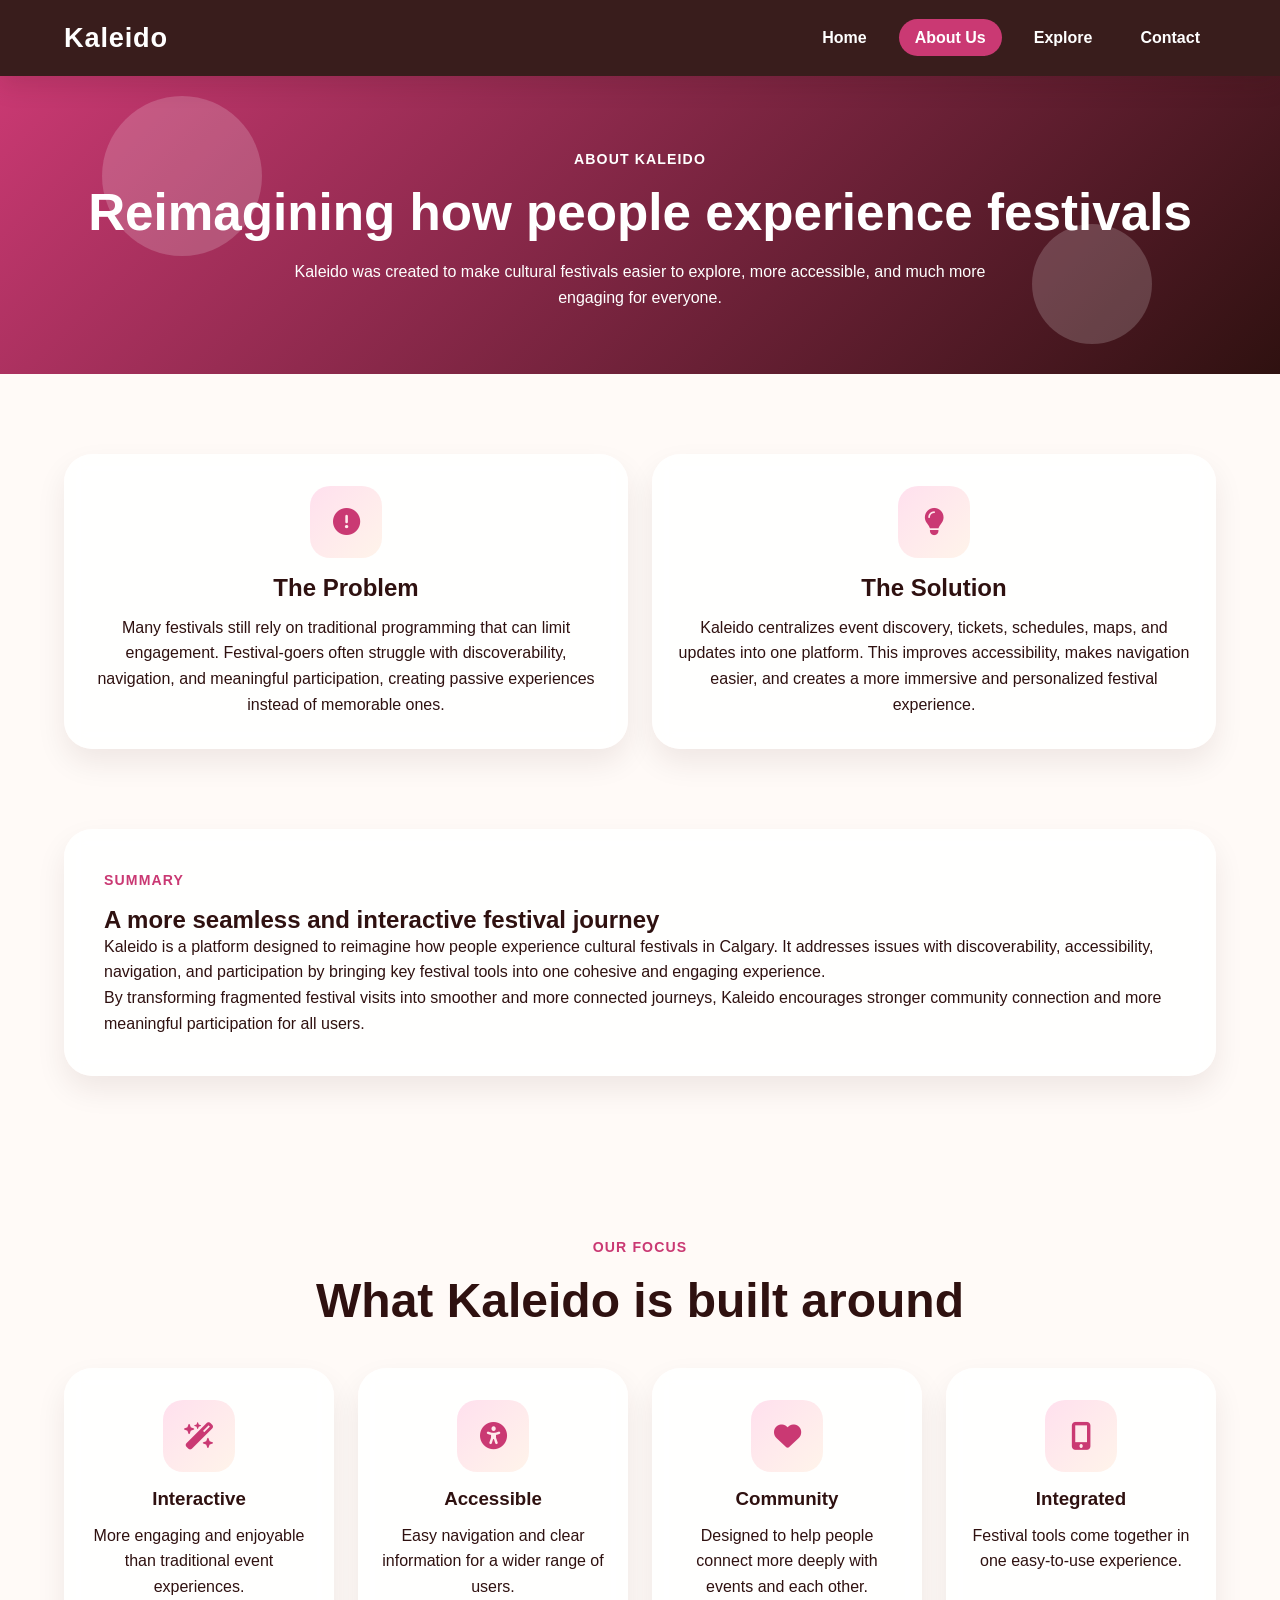
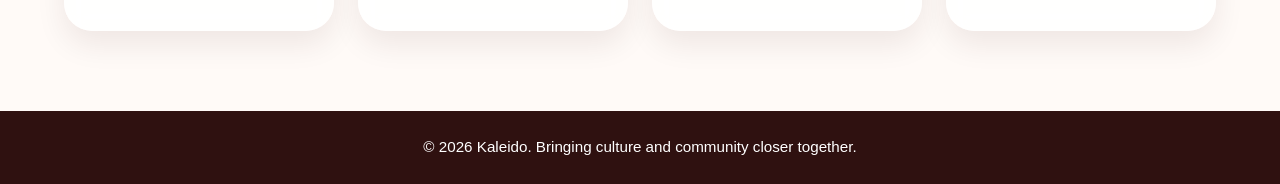
==== about.html @ 6b16b7cd "..." ====
<!DOCTYPE html>
<html lang="en">
<head>
  <meta charset="UTF-8" />
  <meta name="viewport" content="width=device-width, initial-scale=1.0"/>
  <title>Kaleido | About Us</title>
  <link rel="stylesheet" href="style.css" />
  <link rel="stylesheet"
    href="https://cdnjs.cloudflare.com/ajax/libs/font-awesome/6.5.0/css/all.min.css" />
</head>
<body>

<header class="site-header">
  <div class="container nav-container">
    <a href="index.html" class="logo">Kaleido</a>

    <nav class="site-nav">
      <button class="menu-toggle" aria-label="Open menu">☰</button>
      <ul class="nav-links">
        <li><a href="index.html">Home</a></li>
        <li><a href="about.html" class="active">About Us</a></li>
        <li><a href="events.html">Explore</a></li>
        <li><a href="contact.html">Contact</a></li>
      </ul>
    </nav>
  </div>
</header>

<main class="page-main">

  <section class="fun-banner banner-pink">
    <div class="banner-shape shape-a"></div>
    <div class="banner-shape shape-b"></div>

    <div class="container reveal">
      <p class="tag light-tag">About Kaleido</p>
      <h1>Reimagining how people experience festivals</h1>
      <p class="banner-text">
        Kaleido was created to make cultural festivals easier to explore, more accessible,
        and much more engaging for everyone.
      </p>
    </div>
  </section>

  <section class="about-story">
    <div class="container two-column">
      <div class="story-card reveal tilt-card">
        <div class="story-icon"><i class="fa-solid fa-circle-exclamation"></i></div>
        <h2>The Problem</h2>
        <p>
          Many festivals still rely on traditional programming that can limit engagement.
          Festival-goers often struggle with discoverability, navigation, and meaningful
          participation, creating passive experiences instead of memorable ones.
        </p>
      </div>

      <div class="story-card reveal tilt-card">
        <div class="story-icon"><i class="fa-solid fa-lightbulb"></i></div>
        <h2>The Solution</h2>
        <p>
          Kaleido centralizes event discovery, tickets, schedules, maps, and updates into
          one platform. This improves accessibility, makes navigation easier, and creates
          a more immersive and personalized festival experience.
        </p>
      </div>
    </div>
  </section>

  <section class="summary-section">
    <div class="container">
      <div class="summary-fun-box reveal">
        <p class="tag">Summary</p>
        <h2>A more seamless and interactive festival journey</h2>
        <p>
          Kaleido is a platform designed to reimagine how people experience cultural
          festivals in Calgary. It addresses issues with discoverability, accessibility,
          navigation, and participation by bringing key festival tools into one cohesive
          and engaging experience.
        </p>
        <p>
          By transforming fragmented festival visits into smoother and more connected
          journeys, Kaleido encourages stronger community connection and more meaningful
          participation for all users.
        </p>
      </div>
    </div>
  </section>

  <section class="values-section">
    <div class="container">
      <div class="section-heading reveal">
        <p class="tag">Our Focus</p>
        <h2>What Kaleido is built around</h2>
      </div>

      <div class="card-grid">
        <article class="fun-card reveal tilt-card">
          <div class="icon-circle"><i class="fa-solid fa-wand-magic-sparkles"></i></div>
          <h3>Interactive</h3>
          <p>More engaging and enjoyable than traditional event experiences.</p>
        </article>

        <article class="fun-card reveal tilt-card">
          <div class="icon-circle"><i class="fa-solid fa-universal-access"></i></div>
          <h3>Accessible</h3>
          <p>Easy navigation and clear information for a wider range of users.</p>
        </article>

        <article class="fun-card reveal tilt-card">
          <div class="icon-circle"><i class="fa-solid fa-heart"></i></div>
          <h3>Community</h3>
          <p>Designed to help people connect more deeply with events and each other.</p>
        </article>

        <article class="fun-card reveal tilt-card">
          <div class="icon-circle"><i class="fa-solid fa-mobile-screen-button"></i></div>
          <h3>Integrated</h3>
          <p>Festival tools come together in one easy-to-use experience.</p>
        </article>
      </div>
    </div>
  </section>

</main>

<footer class="site-footer">
  <div class="container footer-content">
    <p>© 2026 Kaleido. Bringing culture and community closer together.</p>
  </div>
</footer>

<script src="script.js"></script>
</body>
</html>
---- style.css ----
/* RESET */
* {
    margin: 0;
    padding: 0;
    box-sizing: border-box;
  }
  
  html {
    scroll-behavior: smooth;
  }
  
  body {
    font-family: Arial, Helvetica, sans-serif;
    background: #fffaf7;
    color: #2f1110;
    line-height: 1.6;
    overflow-x: hidden;
  }
  
  /* GLOBAL */
  .container {
    width: min(90%, 1200px);
    margin: 0 auto;
  }
  
  a {
    text-decoration: none;
  }
  
  ul {
    list-style: none;
  }
  
  img {
    max-width: 100%;
    display: block;
  }
  
  .tag {
    color: #ca3973;
    font-size: 0.88rem;
    font-weight: 800;
    text-transform: uppercase;
    letter-spacing: 0.08em;
    margin-bottom: 0.9rem;
  }
  
  .light-tag {
    color: #ffffff;
  }
  
  h1, h2, h3 {
    line-height: 1.15;
  }
  
  .btn {
    display: inline-block;
    padding: 0.95rem 1.5rem;
    border-radius: 999px;
    font-weight: 700;
    transition: all 0.3s ease;
    cursor: pointer;
  }
  
  .primary-btn {
    background: #ca3973;
    color: #ffffff;
    border: none;
  }
  
  .primary-btn:hover {
    background: #fea545;
    color: #2f1110;
    transform: translateY(-3px) scale(1.03);
  }
  
  .secondary-btn {
    background: #ffffff;
    color: #2f1110;
    border: 2px solid #ffffff;
  }
  
  .secondary-btn:hover {
    background: #fea545;
    border-color: #fea545;
    color: #2f1110;
    transform: translateY(-3px);
  }
  
  .light-outline {
    background: transparent;
    color: #ffffff;
    border: 2px solid #ffffff;
  }
  
  .light-outline:hover {
    background: #ffffff;
    color: #2f1110;
  }
  
  /* HEADER */
  .site-header {
    background: rgba(47, 17, 16, 0.95);
    backdrop-filter: blur(10px);
    position: sticky;
    top: 0;
    z-index: 1000;
    box-shadow: 0 8px 24px rgba(47, 17, 16, 0.15);
  }
  
  .nav-container {
    display: flex;
    justify-content: space-between;
    align-items: center;
    padding: 1rem 0;
  }
  
  .logo {
    color: #ffffff;
    font-size: 1.7rem;
    font-weight: 800;
    letter-spacing: 0.03em;
  }
  
  .site-nav {
    position: relative;
  }
  
  .nav-links {
    display: flex;
    gap: 1rem;
  }
  
  .nav-links a {
    color: #ffffff;
    font-weight: 600;
    padding: 0.65rem 1rem;
    border-radius: 999px;
    transition: all 0.3s ease;
  }
  
  .nav-links a:hover,
  .nav-links a.active {
    background: #ca3973;
  }
  
  .menu-toggle {
    display: none;
    background: none;
    border: none;
    color: #ffffff;
    font-size: 1.8rem;
    cursor: pointer;
  }
  
  /* HOME HERO */
  .fun-hero {
    position: relative;
    overflow: hidden;
    padding: 5.5rem 0;
    background: linear-gradient(135deg, #2f1110 0%, #ca3973 55%, #fea545 100%);
    color: #834d4d;
  }
  
  .hero-grid {
    display: grid;
    grid-template-columns: 1.1fr 0.9fr;
    gap: 2rem;
    align-items: center;
    position: relative;
    z-index: 2;
  }
  
  .hero-text h1 {
    font-size: clamp(2.5rem, 5vw, 4.6rem);
    margin-bottom: 1rem;
  }
  
  .hero-text p {
    max-width: 620px;
    margin-bottom: 1.5rem;
    font-size: 1.05rem;
  }
  
  .hero-buttons {
    display: flex;
    flex-wrap: wrap;
    gap: 1rem;
  }
  
  .hero-cards {
    display: grid;
    gap: 1rem;
  }
  
  .hero-blob {
    position: absolute;
    border-radius: 50%;
    opacity: 0.18;
    animation: floatShape 6s ease-in-out infinite;
  }
  
  .blob-1 {
    width: 220px;
    height: 220px;
    background: #ffffff;
    top: 20px;
    left: 5%;
  }
  
  .blob-2 {
    width: 130px;
    height: 130px;
    background: #fea545;
    right: 10%;
    top: 80px;
    animation-delay: 1s;
  }
  
  .blob-3 {
    width: 100px;
    height: 100px;
    background: #ffffff;
    bottom: 40px;
    right: 30%;
    animation-delay: 2s;
  }
  
  /* BANNERS */
  .fun-banner {
    position: relative;
    overflow: hidden;
    padding: 4.5rem 0 4rem;
    text-align: center;
    color: #ffffff;
  }
  
  .banner-gradient {
    background: linear-gradient(135deg, #2f1110 0%, #ca3973 55%, #fea545 100%);
  }
  
  .banner-pink {
    background: linear-gradient(135deg, #ca3973 0%, #2f1110 100%);
  }
  
  .banner-orange {
    background: linear-gradient(135deg, #fea545 0%, #ca3973 100%);
  }
  
  .fun-banner h1 {
    font-size: clamp(2.2rem, 4vw, 3.9rem);
    margin-bottom: 1rem;
    position: relative;
    z-index: 2;
  }
  
  .banner-text {
    max-width: 720px;
    margin: 0 auto;
    position: relative;
    z-index: 2;
  }
  
  .banner-shape {
    position: absolute;
    border-radius: 50%;
    opacity: 0.18;
    animation: floatShape 6s ease-in-out infinite;
  }
  
  .shape-a {
    width: 160px;
    height: 160px;
    background: #ffffff;
    top: 20px;
    left: 8%;
  }
  
  .shape-b {
    width: 120px;
    height: 120px;
    background: #ffffff;
    bottom: 30px;
    right: 10%;
    animation-delay: 1s;
  }
  
  .shape-c {
    width: 90px;
    height: 90px;
    background: #fea545;
    top: 45%;
    right: 25%;
    animation-delay: 2s;
  }
  
  /* SECTIONS */
  .fun-features,
  .about-story,
  .values-section,
  .contact-section,
  .events-grid-section {
    padding: 5rem 0;
  }
  
  .events-filter {
    padding: 2rem 0;
    background: #fff3ec;
  }
  
  .summary-section,
  .spotlight-section {
    padding: 0 0 5rem;
  }
  
  .section-heading {
    text-align: center;
    margin-bottom: 2.5rem;
  }
  
  .section-heading h2 {
    font-size: clamp(2rem, 4vw, 3rem);
  }
  
  /* CARDS */
  .card-grid {
    display: grid;
    grid-template-columns: repeat(4, 1fr);
    gap: 1.5rem;
  }
  
  .fun-card,
  .story-card,
  .contact-info-box,
  .contact-form-wrap,
  .summary-fun-box,
  .mini-feature-card {
    background: rgba(255, 255, 255, 0.88);
    border-radius: 28px;
    box-shadow: 0 14px 30px rgba(47, 17, 16, 0.08);
    backdrop-filter: blur(10px);
  }
  
  .fun-card,
  .story-card {
    padding: 2rem 1.5rem;
    text-align: center;
  }
  
  .mini-feature-card {
    padding: 1.4rem;
  }
  
  .mini-feature-card i,
  .story-icon i,
  .icon-circle i {
    font-size: 1.7rem;
    color: #ca3973;
  }
  
  .icon-circle,
  .story-icon {
    width: 72px;
    height: 72px;
    border-radius: 20px;
    display: grid;
    place-items: center;
    margin: 0 auto 1rem;
    background: linear-gradient(135deg, #ffe0ee, #fff4ea);
  }
  
  .fun-card h3,
  .story-card h2,
  .mini-feature-card h3 {
    margin-bottom: 0.8rem;
  }
  
  .spotlight-box {
    background: linear-gradient(135deg, #2f1110, #4c1c1a);
    color: #ffffff;
    padding: 2.5rem;
    border-radius: 32px;
    display: flex;
    justify-content: space-between;
    gap: 2rem;
    align-items: center;
    box-shadow: 0 18px 34px rgba(47, 17, 16, 0.18);
  }
  
  .summary-fun-box {
    padding: 2.5rem;
  }
  
  /* ABOUT */
  .two-column {
    display: grid;
    grid-template-columns: repeat(2, 1fr);
    gap: 1.5rem;
  }
  
  /* EVENTS PAGE */
  .filter-buttons {
    display: flex;
    justify-content: center;
    gap: 0.8rem;
    flex-wrap: wrap;
  }
  
  .filter-btn {
    padding: 0.75rem 1.3rem;
    border-radius: 999px;
    border: none;
    background: #ffffff;
    color: #2f1110;
    font-weight: 700;
    cursor: pointer;
    box-shadow: 0 8px 18px rgba(47, 17, 16, 0.08);
    transition: all 0.3s ease;
  }
  
  .filter-btn:hover,
  .filter-btn.active {
    background: #ca3973;
    color: #ffffff;
    transform: translateY(-3px);
  }
  
  .events-grid {
    display: grid;
    grid-template-columns: repeat(3, 1fr);
    gap: 1.5rem;
  }
  
  .event-card {
    position: relative;
    border-radius: 28px;
    padding: 2rem 1.5rem;
    overflow: hidden;
    box-shadow: 0 12px 28px rgba(47, 17, 16, 0.08);
    transition: transform 0.35s ease, box-shadow 0.35s ease;
  }
  
  .event-card:hover {
    transform: translateY(-10px) rotate(-1deg);
    box-shadow: 0 20px 35px rgba(47, 17, 16, 0.15);
  }
  
  .event-card::before {
    content: "";
    position: absolute;
    inset: 0;
    opacity: 0.12;
    background: radial-gradient(circle at top right, #ffffff 0%, transparent 60%);
    pointer-events: none;
  }
  
  .music-card {
    background: linear-gradient(135deg, #ffd4e6, #ffffff);
  }
  
  .food-card {
    background: linear-gradient(135deg, #ffe1bf, #ffffff);
  }
  
  .art-card {
    background: linear-gradient(135deg, #ffeaf4, #ffffff);
  }
  
  .culture-card {
    background: linear-gradient(135deg, #fff0d8, #ffffff);
  }
  
  .event-icon-wrap {
    width: 72px;
    height: 72px;
    border-radius: 20px;
    display: grid;
    place-items: center;
    background: #ffffff;
    box-shadow: 0 8px 20px rgba(47, 17, 16, 0.08);
    margin-bottom: 1rem;
  }
  
  .event-card i {
    font-size: 2rem;
    color: #ca3973;
    transition: transform 0.3s ease;
  }
  
  .event-card:hover i {
    transform: scale(1.15) rotate(8deg);
  }
  
  .event-label {
    display: inline-block;
    background: #2f1110;
    color: #ffffff;
    font-size: 0.8rem;
    padding: 0.35rem 0.8rem;
    border-radius: 999px;
    margin-bottom: 0.9rem;
    font-weight: 700;
  }
  
  .event-card h3 {
    margin-bottom: 0.7rem;
  }
  
  .event-card p {
    margin-bottom: 1.2rem;
  }
  
  .mini-btn {
    border: none;
    background: #ca3973;
    color: #ffffff;
    padding: 0.7rem 1rem;
    border-radius: 999px;
    font-weight: 700;
    cursor: pointer;
    transition: all 0.3s ease;
  }
  
  .mini-btn:hover {
    background: #2f1110;
    transform: scale(1.05);
  }
  
  /* CONTACT */
  .contact-grid {
    display: grid;
    grid-template-columns: 0.95fr 1.05fr;
    gap: 2rem;
    align-items: start;
  }
  
  .contact-info-box,
  .contact-form-wrap {
    padding: 2rem;
  }
  
  .contact-info-box h2 {
    margin-bottom: 1rem;
  }
  
  .contact-item {
    display: flex;
    align-items: center;
    gap: 0.9rem;
    margin-top: 1rem;
    padding: 0.9rem 1rem;
    background: #fff6f1;
    border-radius: 18px;
  }
  
  .contact-item i {
    color: #ca3973;
    font-size: 1.1rem;
  }
  
  .contact-form {
    display: grid;
    gap: 1rem;
  }
  
  .form-group label {
    display: block;
    font-weight: 700;
    margin-bottom: 0.4rem;
  }
  
  .form-group input,
  .form-group textarea {
    width: 100%;
    padding: 0.95rem 1rem;
    border: 2px solid #f3d8cf;
    border-radius: 16px;
    font-size: 1rem;
    outline: none;
    transition: 0.3s ease;
    font-family: inherit;
  }
  
  .form-group input:focus,
  .form-group textarea:focus {
    border-color: #ca3973;
    box-shadow: 0 0 0 4px rgba(202, 57, 115, 0.12);
  }
  
  /* FOOTER */
  .site-footer {
    background: #2f1110;
    color: #ffffff;
    text-align: center;
    padding: 1.5rem 0;
  }
  
  .footer-content p {
    font-size: 0.95rem;
  }
  
  /* ANIMATIONS */
  .reveal {
    opacity: 0;
    transform: translateY(35px);
    transition: all 0.8s ease;
  }
  
  .reveal.visible {
    opacity: 1;
    transform: translateY(0);
  }
  
  .tilt-card {
    transition: transform 0.35s ease, box-shadow 0.35s ease;
  }
  
  .tilt-card:hover {
    transform: translateY(-8px) rotate(-1deg);
    box-shadow: 0 18px 30px rgba(47, 17, 16, 0.12);
  }
  
  @keyframes floatShape {
    0% {
      transform: translateY(0px);
    }
    50% {
      transform: translateY(-14px);
    }
    100% {
      transform: translateY(0px);
    }
  }
  
  /* RESPONSIVE */
  @media (max-width: 1000px) {
    .card-grid {
      grid-template-columns: repeat(2, 1fr);
    }
  
    .events-grid {
      grid-template-columns: repeat(2, 1fr);
    }
  
    .hero-grid,
    .contact-grid,
    .two-column {
      grid-template-columns: 1fr;
    }
  
    .spotlight-box {
      flex-direction: column;
      align-items: flex-start;
    }
  }
  
  @media (max-width: 768px) {
    .menu-toggle {
      display: block;
    }
  
    .nav-links {
      display: none;
      flex-direction: column;
      position: absolute;
      top: 3.2rem;
      right: 0;
      width: 220px;
      background: #2f1110;
      padding: 1rem;
      border-radius: 18px;
      box-shadow: 0 10px 20px rgba(0,0,0,0.2);
    }
  
    .nav-links.show {
      display: flex;
    }
  
    .card-grid,
    .events-grid,
    .two-column,
    .contact-grid,
    .hero-grid {
      grid-template-columns: 1fr;
    }
  
    .fun-hero,
    .fun-banner,
    .fun-features,
    .about-story,
    .values-section,
    .contact-section,
    .events-grid-section {
      padding-top: 4rem;
      padding-bottom: 4rem;
    }
  
    .hero-text h1,
    .fun-banner h1 {
      font-size: 2.4rem;
    }
  
    .blob-1, .blob-2, .blob-3,
    .shape-a, .shape-b, .shape-c {
      display: none;
    }
  
    .summary-fun-box,
    .contact-info-box,
    .contact-form-wrap,
    .fun-card,
    .story-card,
    .mini-feature-card,
    .spotlight-box,
    .event-card {
      padding: 1.5rem;
    }
  }
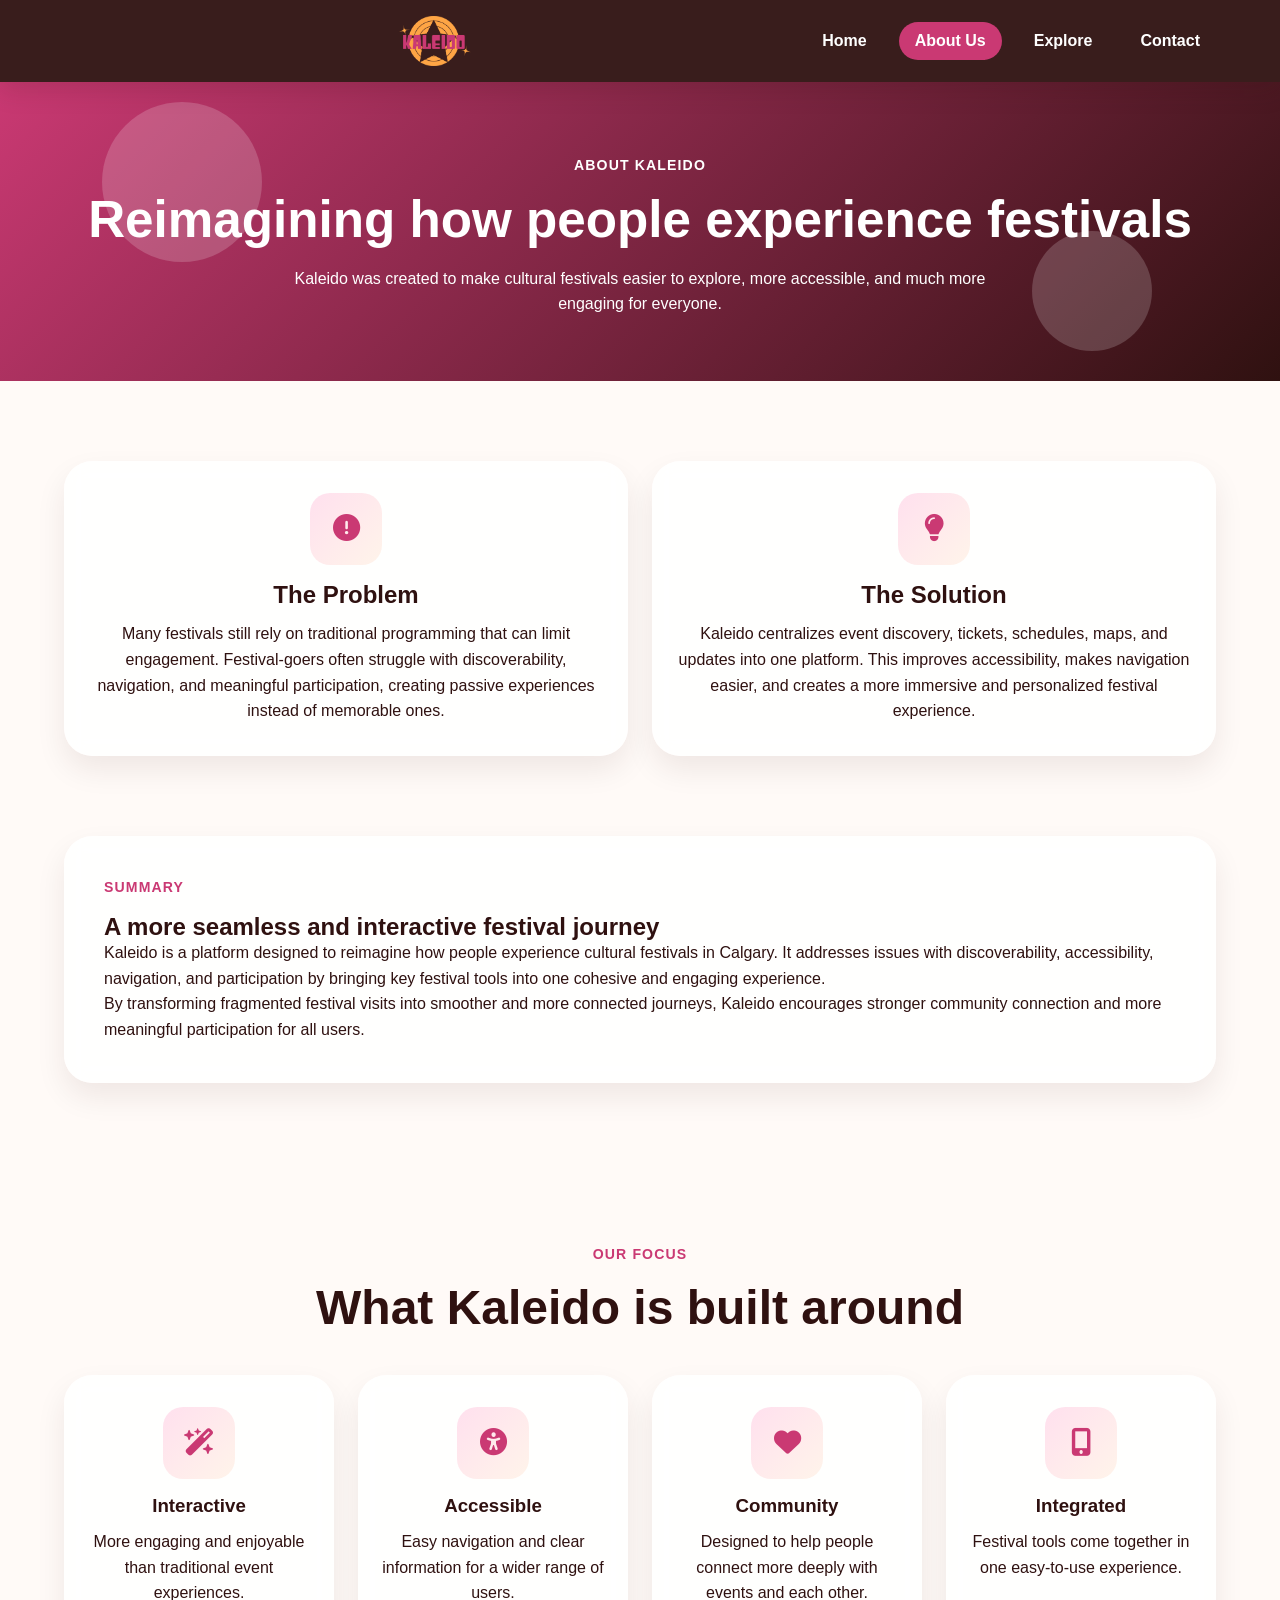
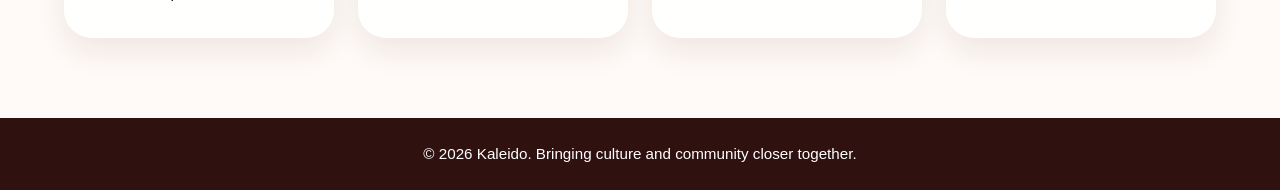
==== commit b2d35699: "hehe" ====
--- a/about.html
+++ b/about.html
@@ -12,7 +12,9 @@
 
 <header class="site-header">
   <div class="container nav-container">
-    <a href="index.html" class="logo">Kaleido</a>
+    <a href="index.html" class="logo"></a>
+        <img src="/kaleido.png" alt="Kaleido Logo" class="logo-img">
+      </a>
 
     <nav class="site-nav">
       <button class="menu-toggle" aria-label="Open menu">☰</button>
--- a/style.css
+++ b/style.css
@@ -715,4 +715,10 @@
     .event-card {
       padding: 1.5rem;
     }
+  }
+
+  .logo-img {
+    height: 50px;   /* adjust size */
+    width: auto;
+    display: block;
   }
